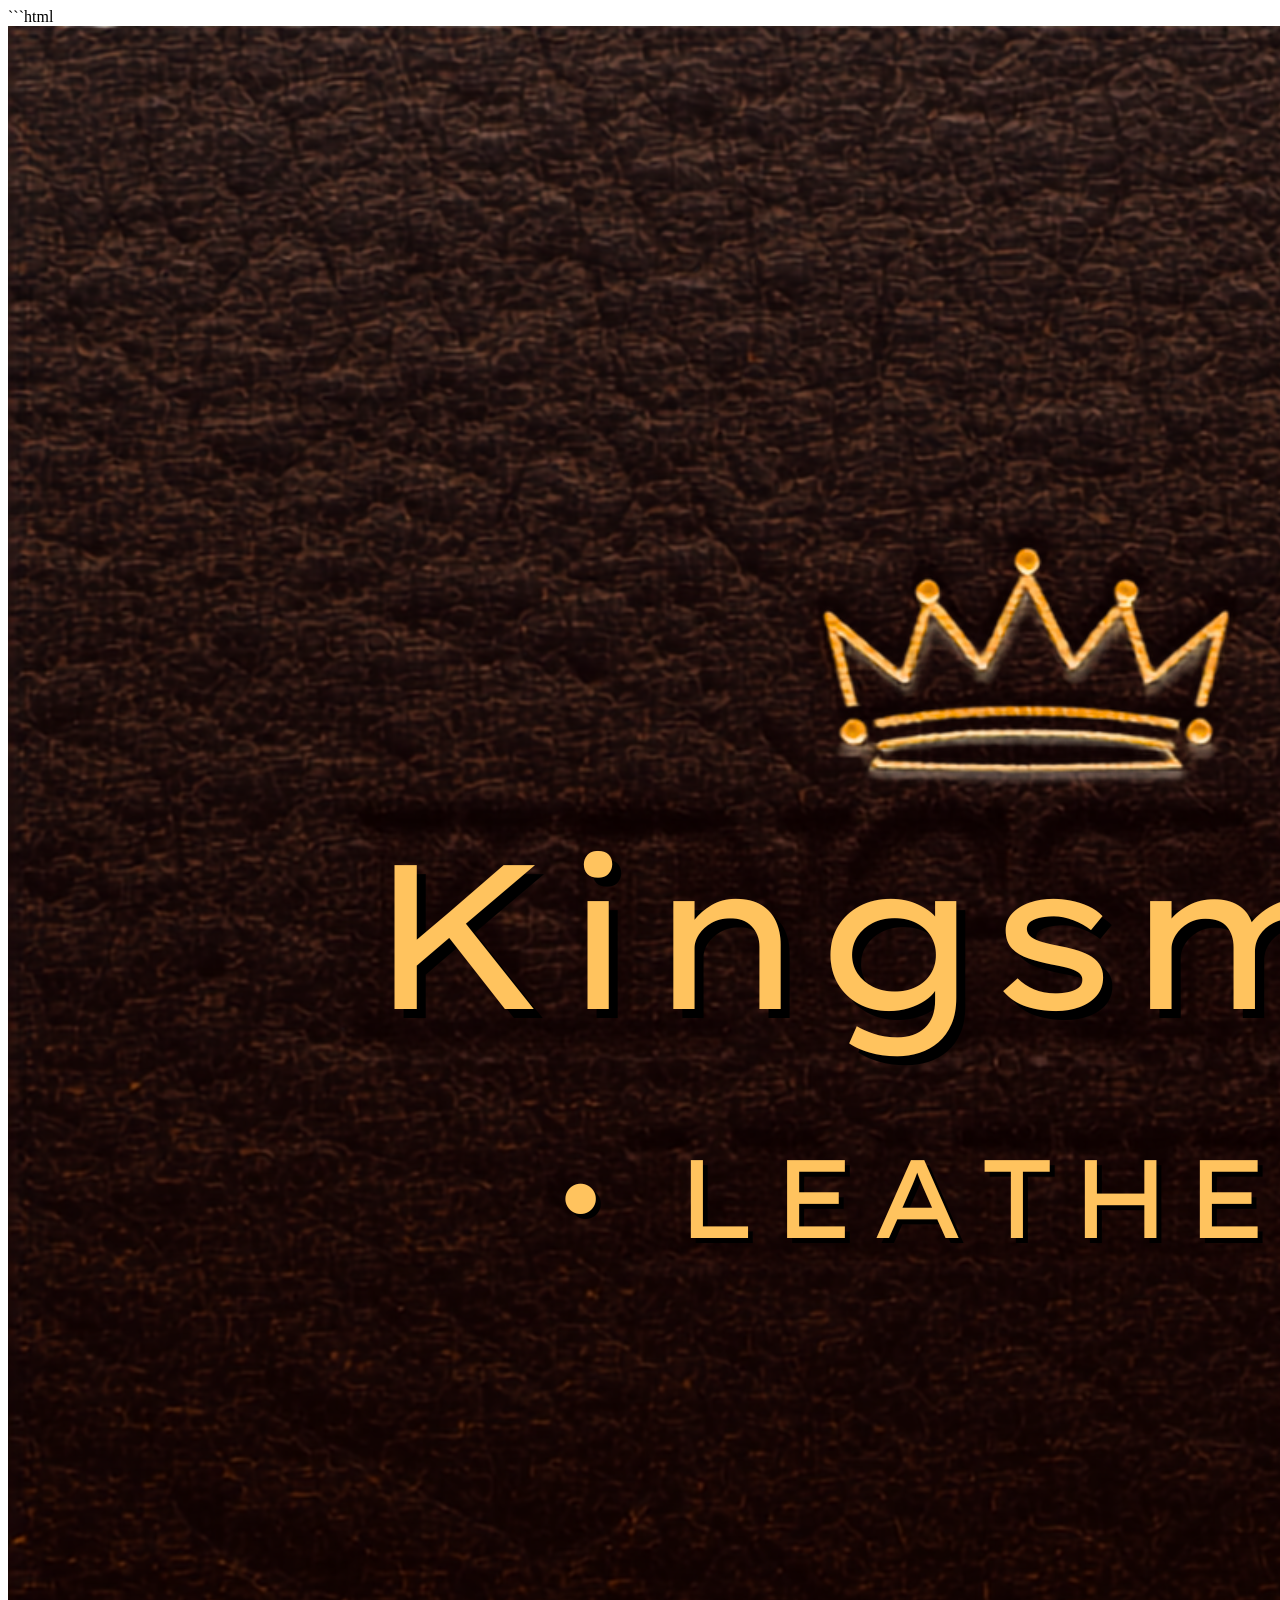
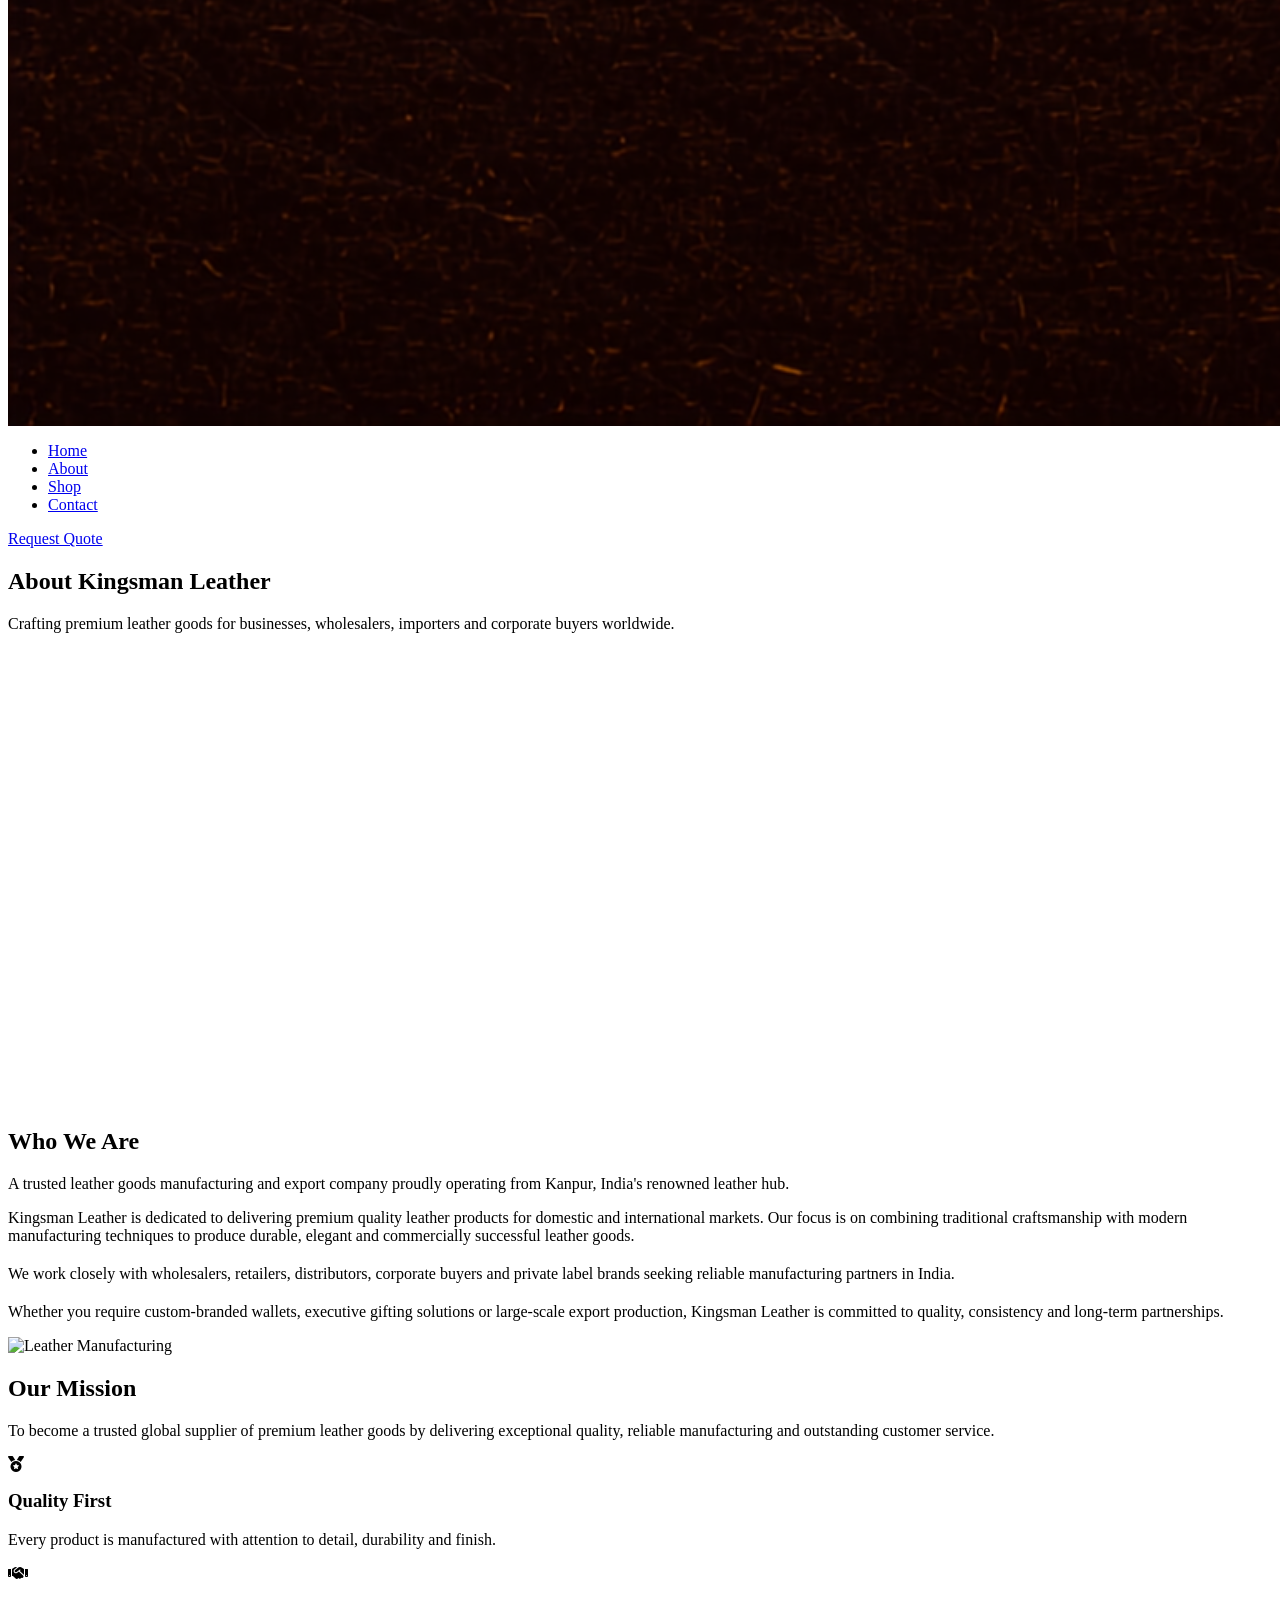
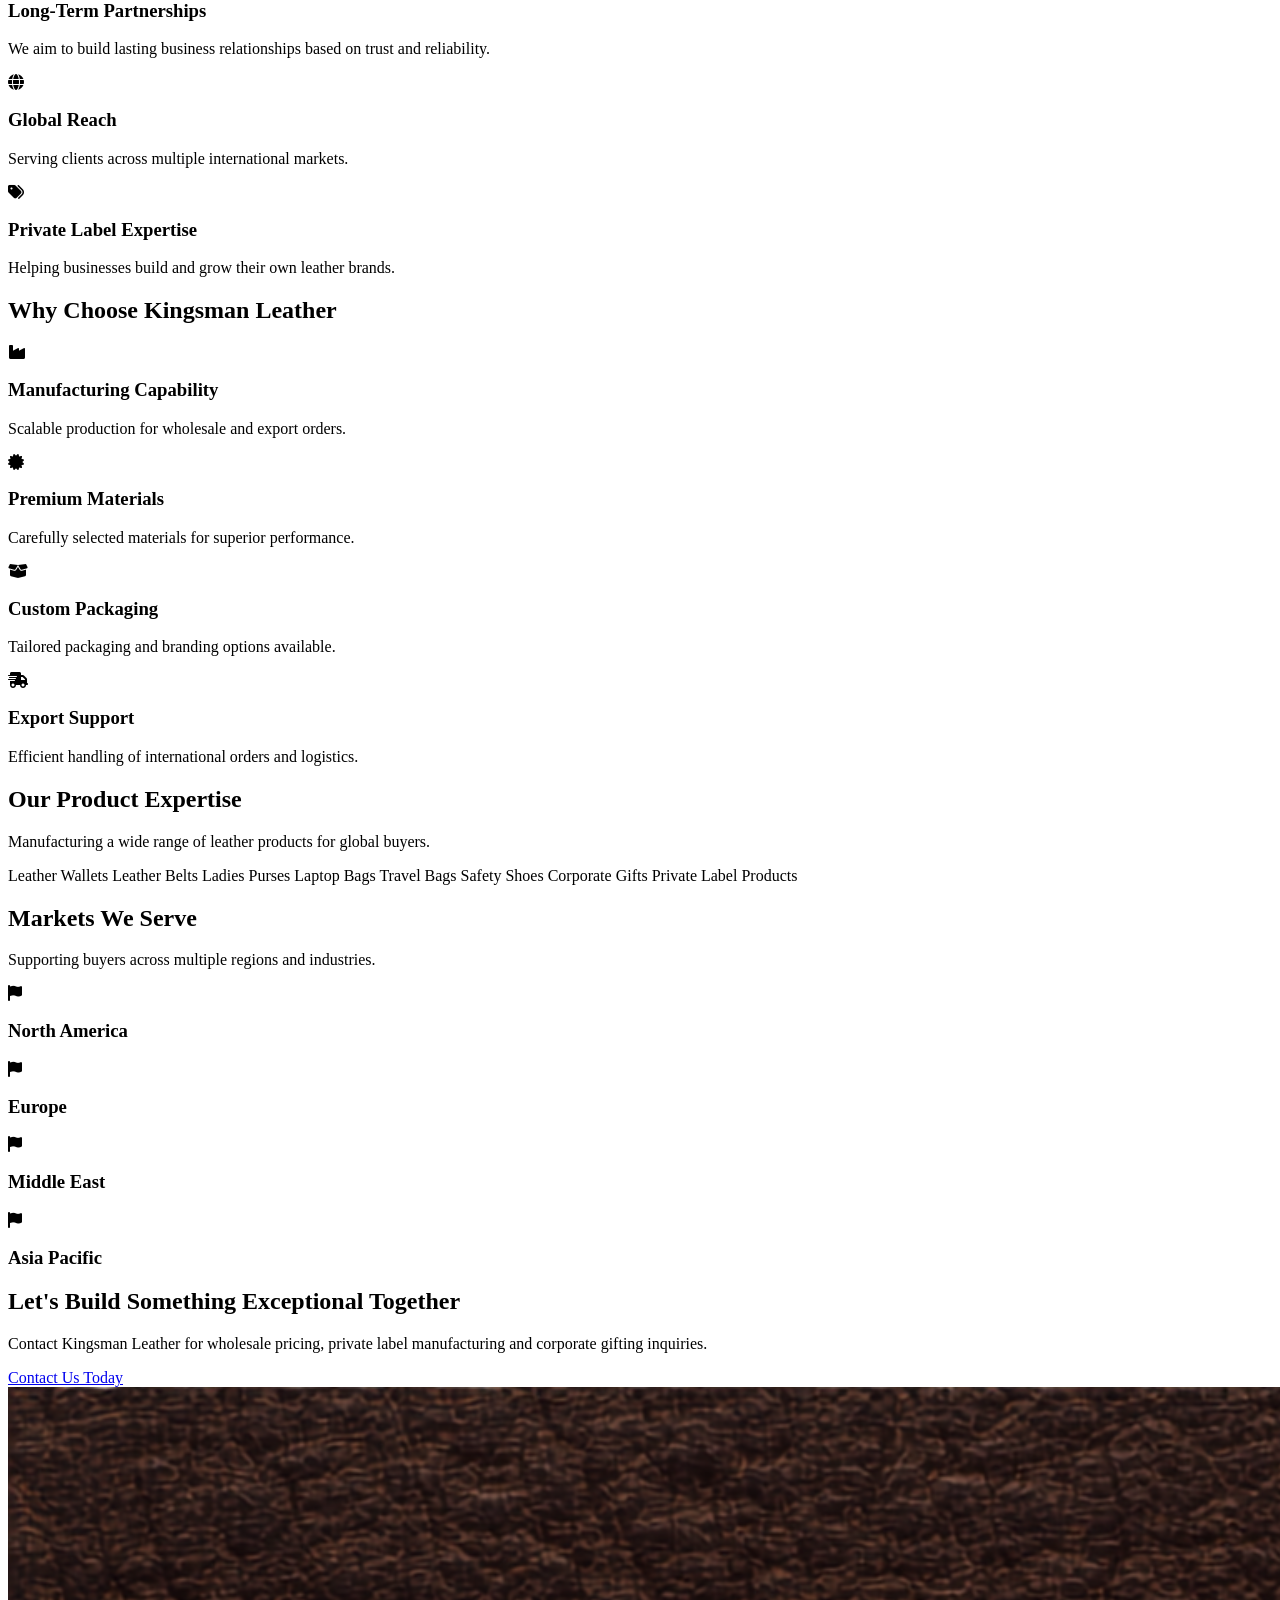
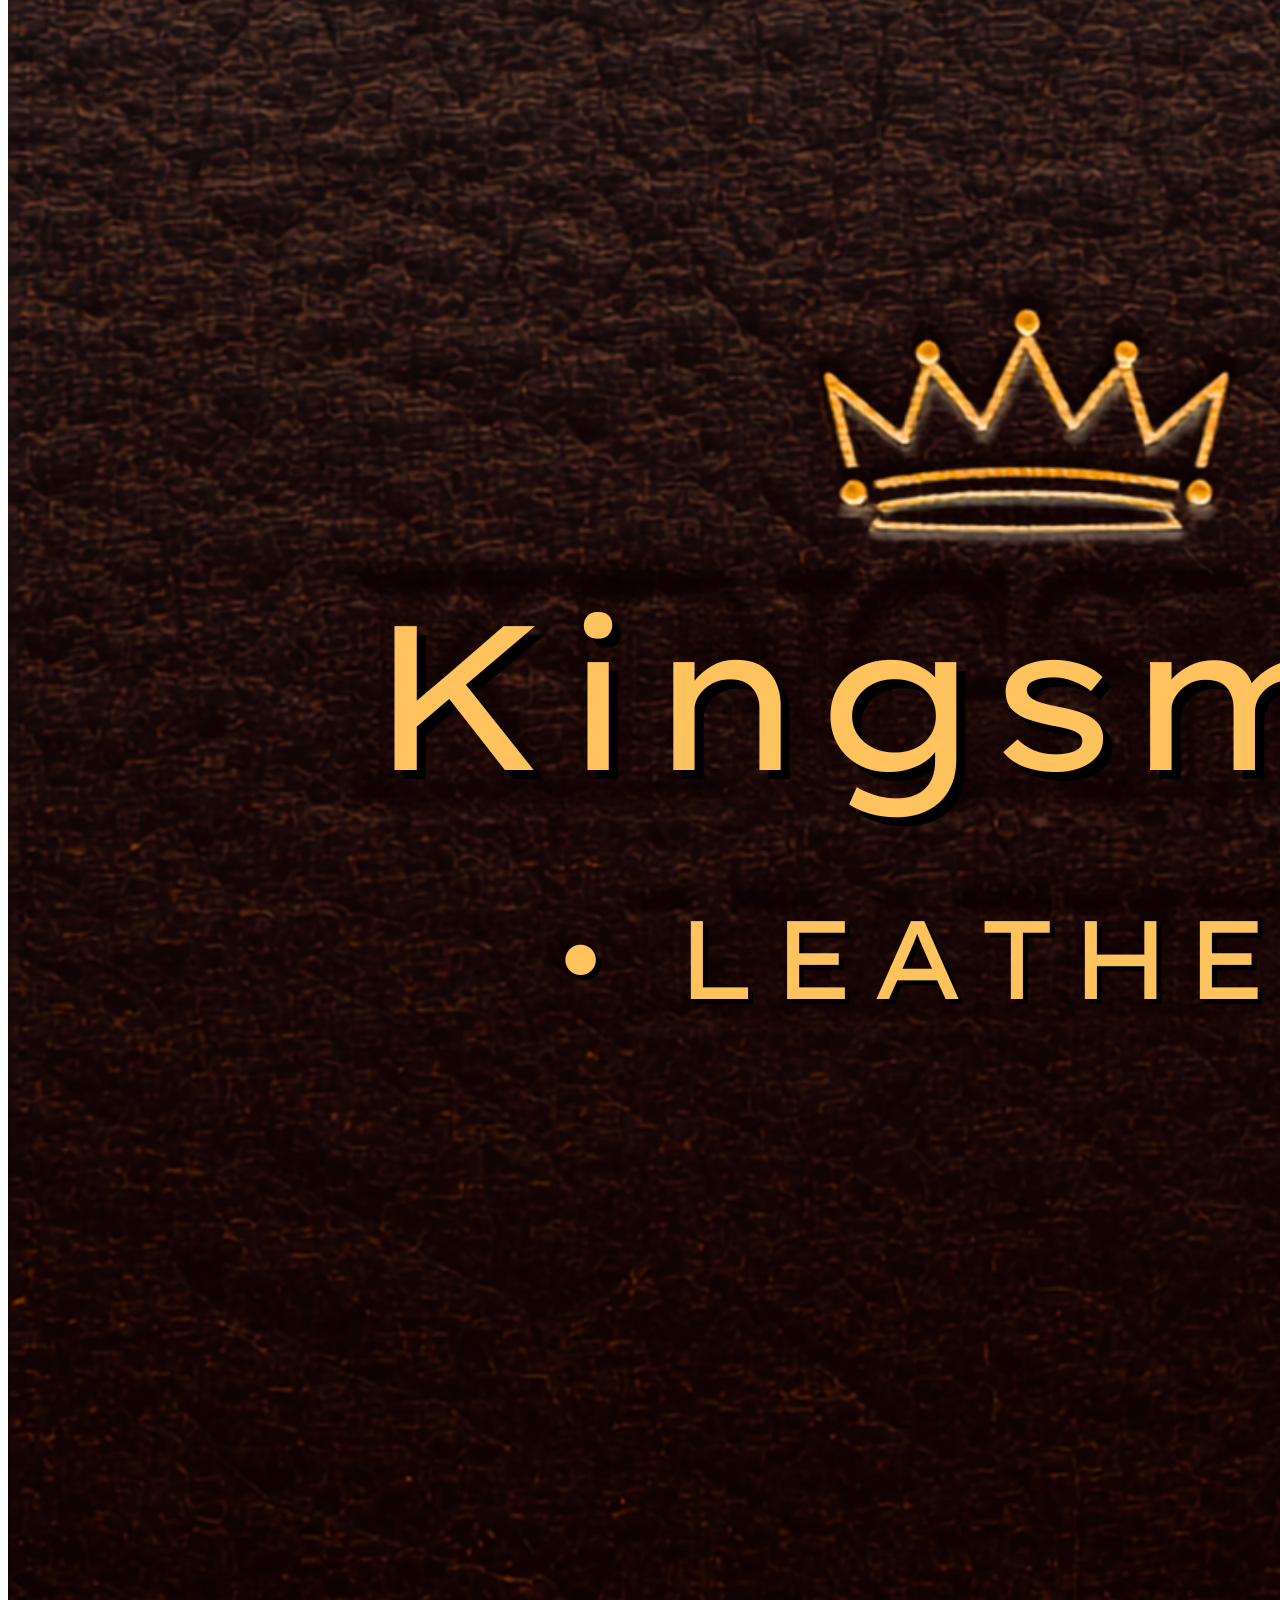
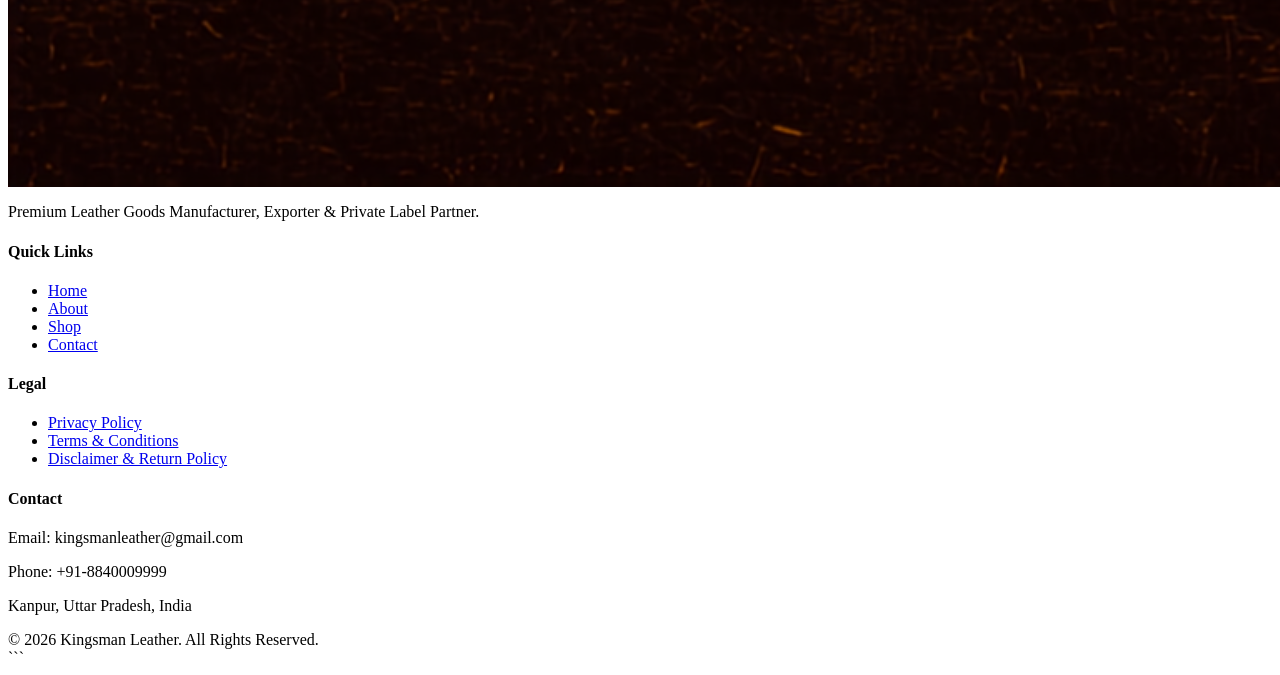
==== about.html @ dd8a05b4 "Create about.html" ====
```html
<!DOCTYPE html>
<html lang="en">
<head>
    <meta charset="UTF-8">
    <meta name="viewport" content="width=device-width, initial-scale=1.0">

    <title>About Us | Kingsman Leather</title>

    <meta name="description" content="Learn about Kingsman Leather, a premium leather goods manufacturer and exporter based in Kanpur, India specializing in wallets, belts, bags, purses, safety shoes, private label manufacturing and corporate gifting solutions.">

    <link rel="stylesheet" href="css/style.css">

    <link rel="preconnect" href="https://fonts.googleapis.com">
    <link href="https://fonts.googleapis.com/css2?family=Cinzel:wght@500;600;700&family=Poppins:wght@300;400;500;600;700&display=swap" rel="stylesheet">

    <link rel="stylesheet" href="https://cdnjs.cloudflare.com/ajax/libs/font-awesome/6.6.0/css/all.min.css">
</head>

<body>

<!-- HEADER -->

<header class="header">

    <div class="container navbar">

        <a href="index.html" class="logo">
            <img src="https://rmlinfo.github.io/Kingsman-Leather/kingsman-logo.png" alt="Kingsman Leather">
        </a>

        <nav>
            <ul class="nav-links">
                <li><a href="index.html">Home</a></li>
                <li><a href="about.html" class="active">About</a></li>
                <li><a href="shop.html">Shop</a></li>
                <li><a href="contact.html">Contact</a></li>
            </ul>
        </nav>

        <a href="contact.html" class="quote-btn">
            Request Quote
        </a>

    </div>

</header>

<!-- PAGE HERO -->

<section class="hero" style="height:60vh;background:url('https://images.unsplash.com/photo-1518546305927-5a555bb7020d?auto=format&fit=crop&w=1800&q=80') center center/cover no-repeat;">

    <div class="hero-overlay"></div>

    <div class="hero-content">

        <h1>About Kingsman Leather</h1>

        <p>
            Crafting premium leather goods for businesses,
            wholesalers, importers and corporate buyers worldwide.
        </p>

    </div>

</section>

<!-- COMPANY INTRO -->

<section class="section">

    <div class="container">

        <div class="section-title">
            <h2>Who We Are</h2>
            <p>
                A trusted leather goods manufacturing and export company
                proudly operating from Kanpur, India's renowned leather hub.
            </p>
        </div>

        <div class="private-grid">

            <div>

                <p style="margin-bottom:20px;">
                    Kingsman Leather is dedicated to delivering premium quality
                    leather products for domestic and international markets.
                    Our focus is on combining traditional craftsmanship with
                    modern manufacturing techniques to produce durable,
                    elegant and commercially successful leather goods.
                </p>

                <p style="margin-bottom:20px;">
                    We work closely with wholesalers, retailers, distributors,
                    corporate buyers and private label brands seeking reliable
                    manufacturing partners in India.
                </p>

                <p>
                    Whether you require custom-branded wallets, executive
                    gifting solutions or large-scale export production,
                    Kingsman Leather is committed to quality, consistency
                    and long-term partnerships.
                </p>

            </div>

            <div>

                <img src="https://images.unsplash.com/photo-1520607162513-77705c0f0d4a?auto=format&fit=crop&w=1200&q=80" alt="Leather Manufacturing">

            </div>

        </div>

    </div>

</section>

<!-- MISSION -->

<section class="section dark-section">

    <div class="container">

        <div class="section-title light">
            <h2>Our Mission</h2>
            <p>
                To become a trusted global supplier of premium leather goods
                by delivering exceptional quality, reliable manufacturing and
                outstanding customer service.
            </p>
        </div>

        <div class="features-grid">

            <div class="feature-box">
                <i class="fas fa-medal"></i>
                <h3>Quality First</h3>
                <p>
                    Every product is manufactured with attention to detail,
                    durability and finish.
                </p>
            </div>

            <div class="feature-box">
                <i class="fas fa-handshake"></i>
                <h3>Long-Term Partnerships</h3>
                <p>
                    We aim to build lasting business relationships based on
                    trust and reliability.
                </p>
            </div>

            <div class="feature-box">
                <i class="fas fa-globe"></i>
                <h3>Global Reach</h3>
                <p>
                    Serving clients across multiple international markets.
                </p>
            </div>

            <div class="feature-box">
                <i class="fas fa-tags"></i>
                <h3>Private Label Expertise</h3>
                <p>
                    Helping businesses build and grow their own leather brands.
                </p>
            </div>

        </div>

    </div>

</section>

<!-- WHY CHOOSE US -->

<section class="section">

    <div class="container">

        <div class="section-title">
            <h2>Why Choose Kingsman Leather</h2>
        </div>

        <div class="features-grid">

            <div class="feature-box">
                <i class="fas fa-industry"></i>
                <h3>Manufacturing Capability</h3>
                <p>
                    Scalable production for wholesale and export orders.
                </p>
            </div>

            <div class="feature-box">
                <i class="fas fa-certificate"></i>
                <h3>Premium Materials</h3>
                <p>
                    Carefully selected materials for superior performance.
                </p>
            </div>

            <div class="feature-box">
                <i class="fas fa-box-open"></i>
                <h3>Custom Packaging</h3>
                <p>
                    Tailored packaging and branding options available.
                </p>
            </div>

            <div class="feature-box">
                <i class="fas fa-shipping-fast"></i>
                <h3>Export Support</h3>
                <p>
                    Efficient handling of international orders and logistics.
                </p>
            </div>

        </div>

    </div>

</section>

<!-- PRODUCT EXPERTISE -->

<section class="section products-section">

    <div class="container">

        <div class="section-title">
            <h2>Our Product Expertise</h2>
            <p>
                Manufacturing a wide range of leather products for global buyers.
            </p>
        </div>

        <div class="countries">

            <span>Leather Wallets</span>
            <span>Leather Belts</span>
            <span>Ladies Purses</span>
            <span>Laptop Bags</span>
            <span>Travel Bags</span>
            <span>Safety Shoes</span>
            <span>Corporate Gifts</span>
            <span>Private Label Products</span>

        </div>

    </div>

</section>

<!-- EXPORT MARKETS -->

<section class="section">

    <div class="container">

        <div class="section-title">
            <h2>Markets We Serve</h2>
            <p>
                Supporting buyers across multiple regions and industries.
            </p>
        </div>

        <div class="corporate-grid">

            <div class="corporate-box">
                <i class="fas fa-flag"></i>
                <h3>North America</h3>
            </div>

            <div class="corporate-box">
                <i class="fas fa-flag"></i>
                <h3>Europe</h3>
            </div>

            <div class="corporate-box">
                <i class="fas fa-flag"></i>
                <h3>Middle East</h3>
            </div>

            <div class="corporate-box">
                <i class="fas fa-flag"></i>
                <h3>Asia Pacific</h3>
            </div>

        </div>

    </div>

</section>

<!-- CTA -->

<section class="cta-section">

    <div class="container">

        <h2>Let's Build Something Exceptional Together</h2>

        <p>
            Contact Kingsman Leather for wholesale pricing,
            private label manufacturing and corporate gifting inquiries.
        </p>

        <a href="contact.html" class="cta-btn">
            Contact Us Today
        </a>

    </div>

</section>

<!-- FOOTER -->

<footer>

    <div class="container footer-grid">

        <div>

            <img src="https://rmlinfo.github.io/Kingsman-Leather/kingsman-logo.png"
                 alt="Kingsman Leather"
                 class="footer-logo">

            <p>
                Premium Leather Goods Manufacturer,
                Exporter & Private Label Partner.
            </p>

        </div>

        <div>

            <h4>Quick Links</h4>

            <ul>
                <li><a href="index.html">Home</a></li>
                <li><a href="about.html">About</a></li>
                <li><a href="shop.html">Shop</a></li>
                <li><a href="contact.html">Contact</a></li>
            </ul>

        </div>

        <div>

            <h4>Legal</h4>

            <ul>
                <li><a href="privacy-policy.html">Privacy Policy</a></li>
                <li><a href="terms-and-conditions.html">Terms & Conditions</a></li>
                <li><a href="disclaimer-return-policy.html">Disclaimer & Return Policy</a></li>
            </ul>

        </div>

        <div>

            <h4>Contact</h4>

            <p>Email: kingsmanleather@gmail.com</p>
            <p>Phone: +91-8840009999</p>
            <p>Kanpur, Uttar Pradesh, India</p>

        </div>

    </div>

    <div class="copyright">
        © 2026 Kingsman Leather. All Rights Reserved.
    </div>

</footer>

</body>
</html>
```
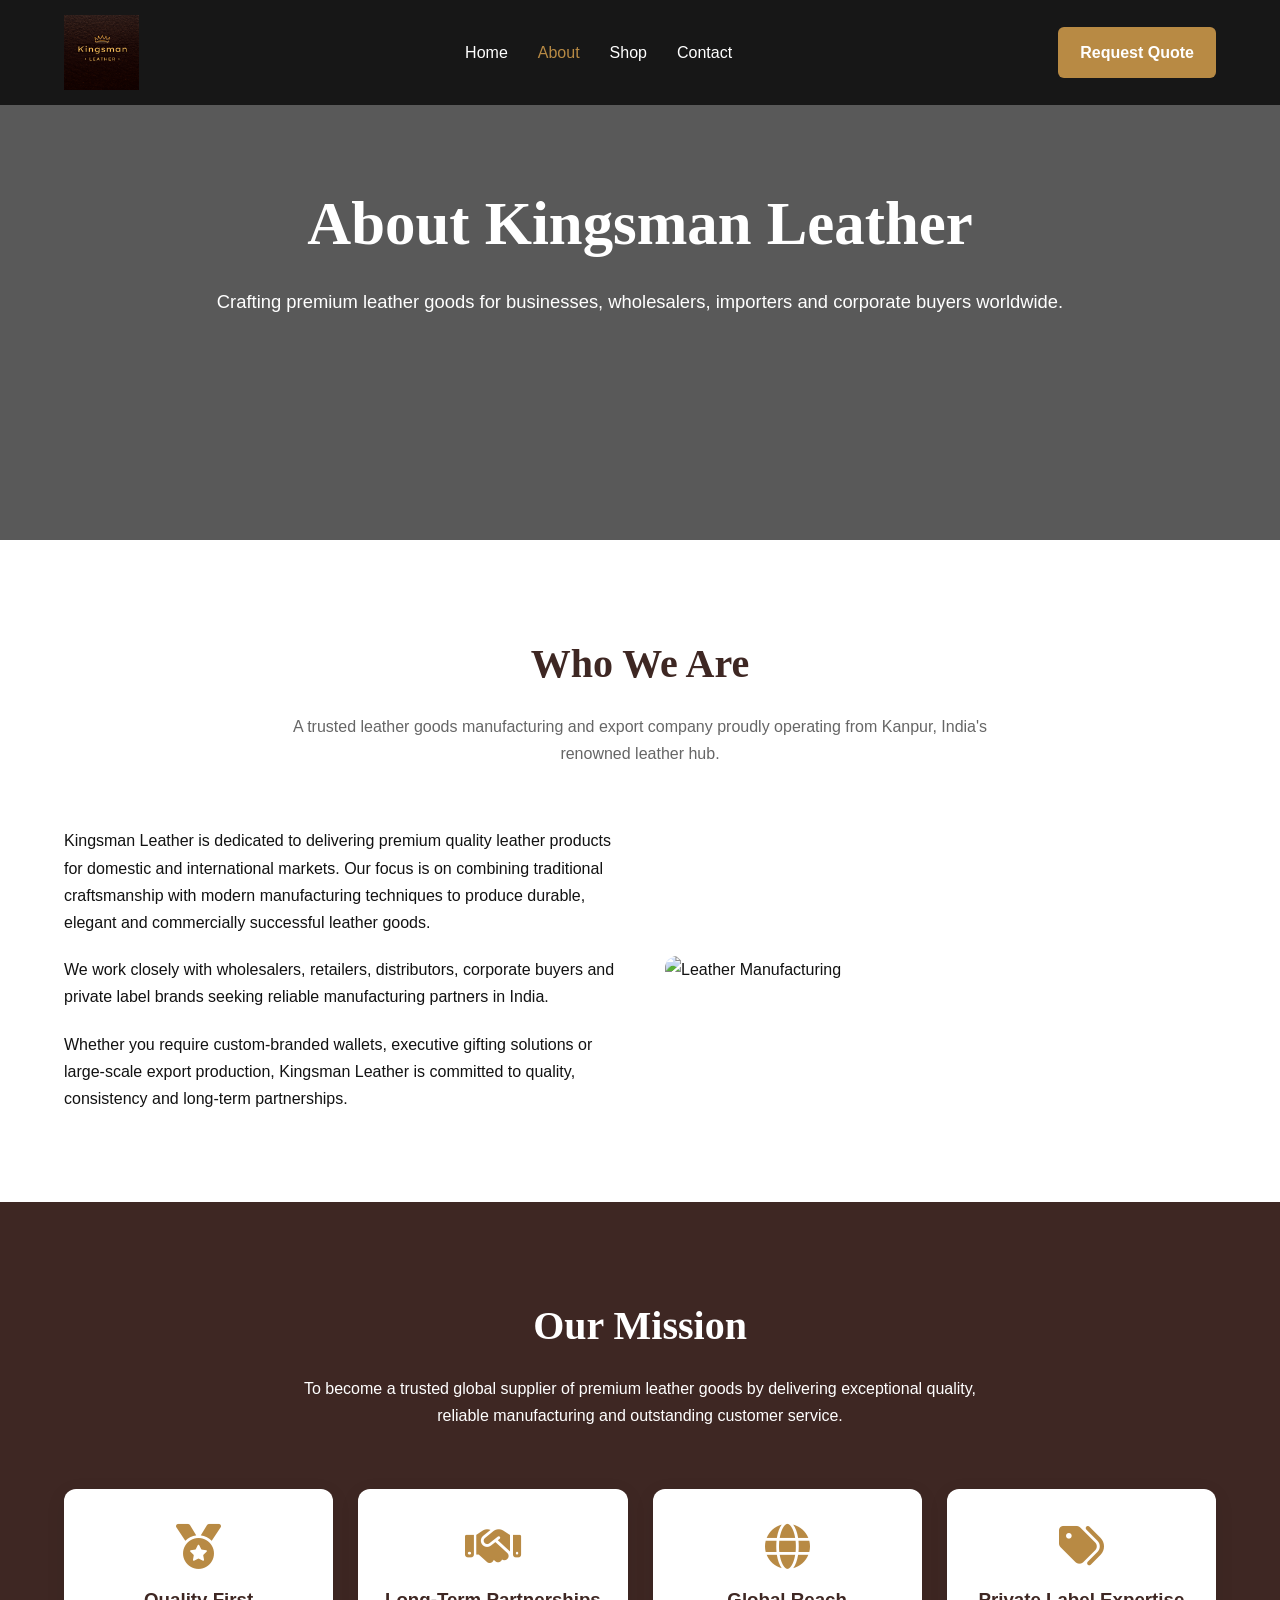
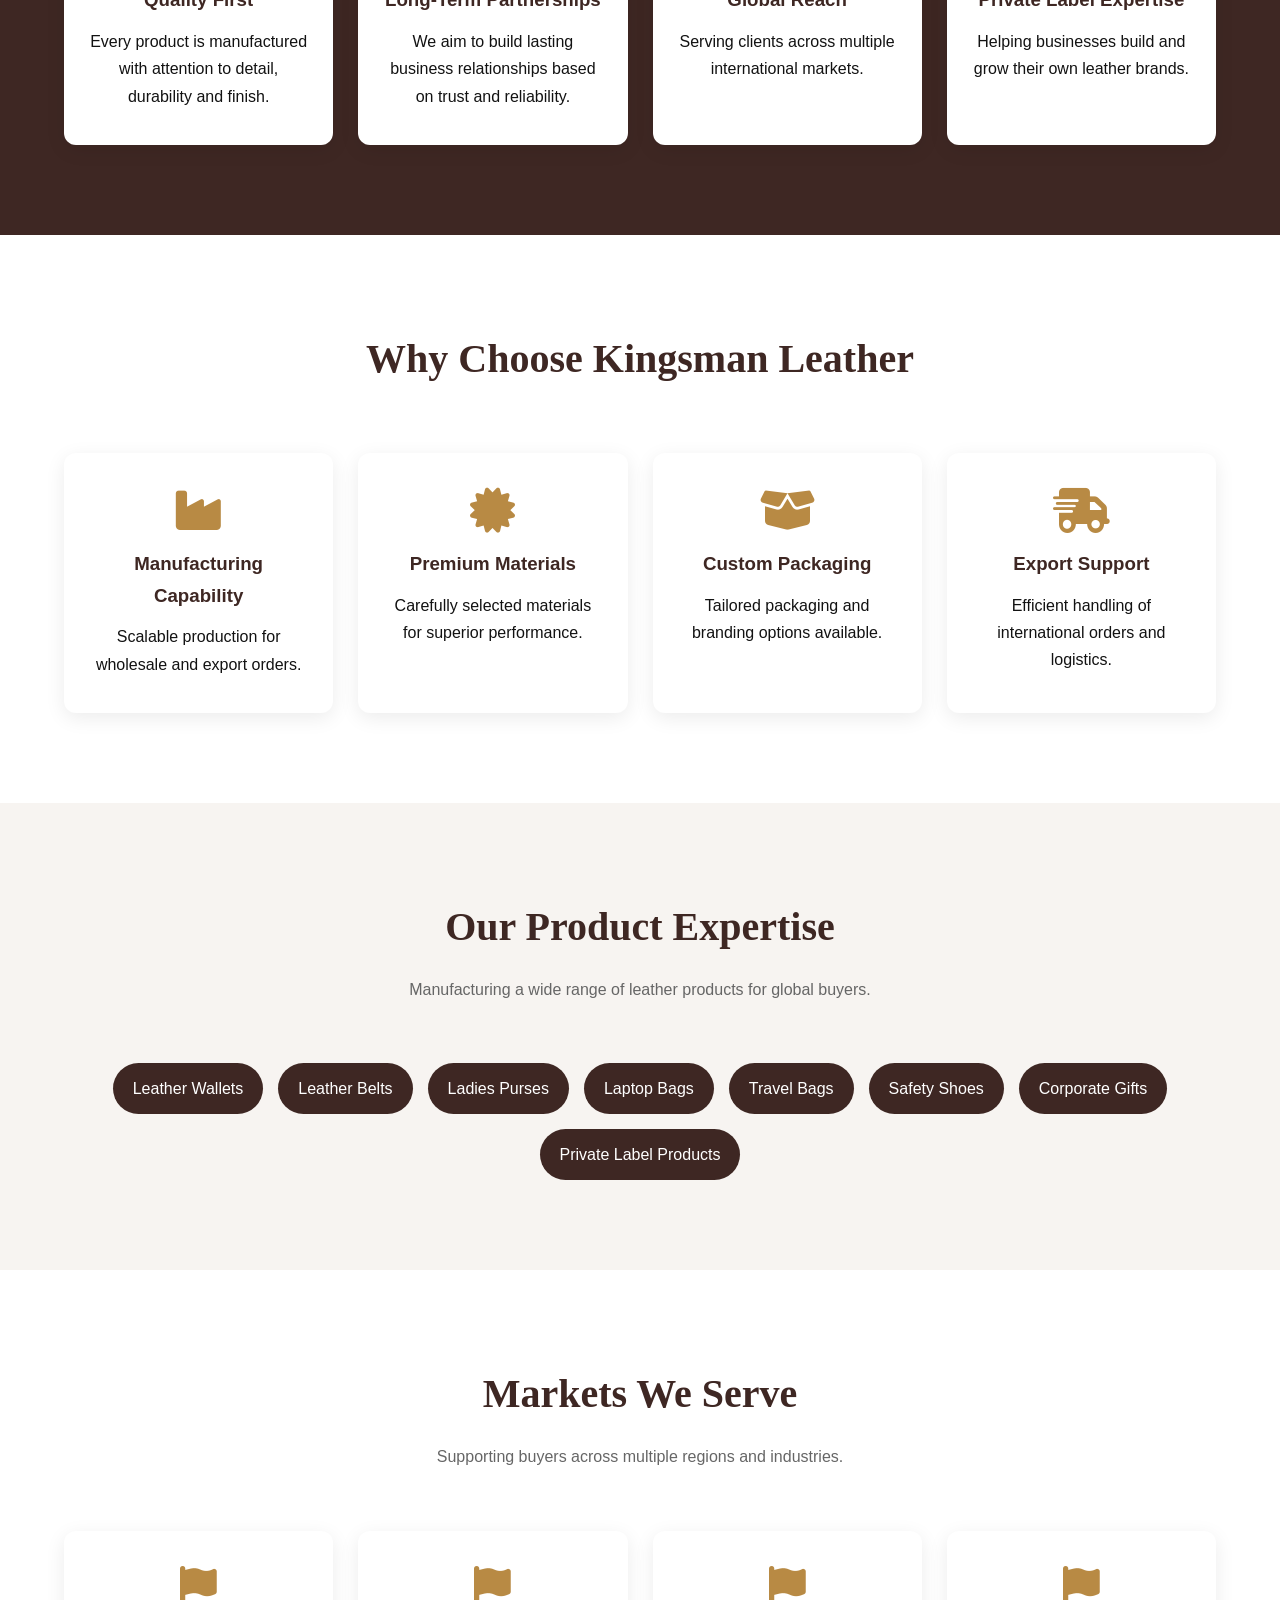
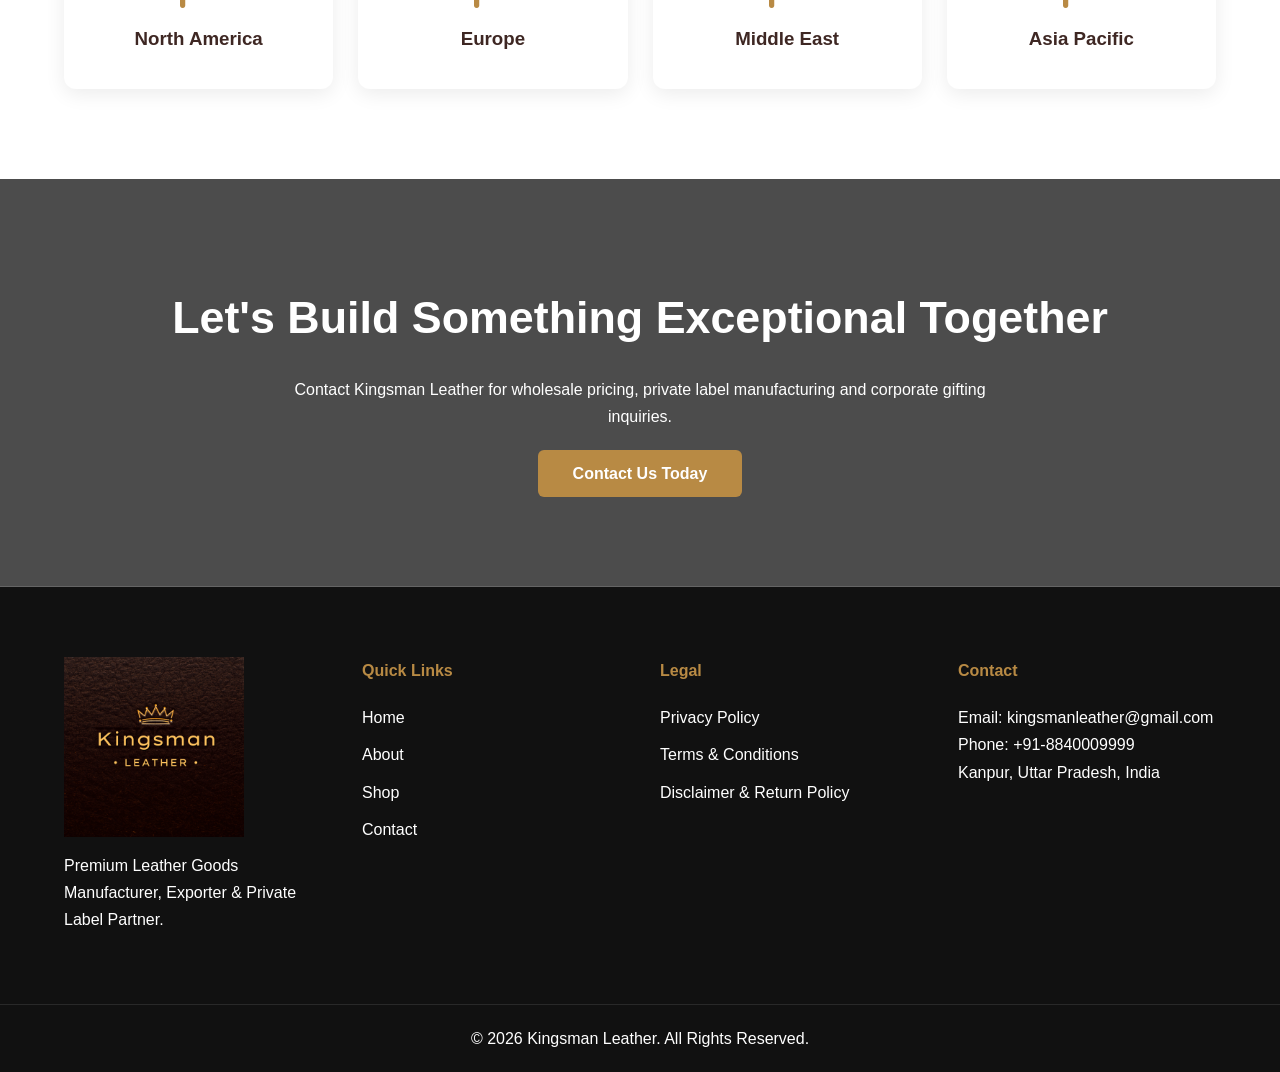
==== commit e7b2fc2f: "Update about.html" ====
--- a/about.html
+++ b/about.html
@@ -1,4 +1,3 @@
-```html
 <!DOCTYPE html>
 <html lang="en">
 <head>
@@ -381,4 +380,3 @@
 
 </body>
 </html>
-```
--- a/css/style.css
+++ b/css/style.css
@@ -0,0 +1,594 @@
+/* ===========================
+   KINGSMAN LEATHER
+   Premium Leather Manufacturer
+   style.css
+=========================== */
+
+:root{
+
+    --primary:#3e2723;
+    --secondary:#8d6e63;
+    --accent:#b88a44;
+    --light:#f7f4f1;
+    --white:#ffffff;
+    --dark:#121212;
+    --gray:#666666;
+
+}
+
+/* ===========================
+   RESET
+=========================== */
+
+*{
+    margin:0;
+    padding:0;
+    box-sizing:border-box;
+}
+
+html{
+    scroll-behavior:smooth;
+}
+
+body{
+    font-family:'Poppins',sans-serif;
+    color:var(--dark);
+    background:#fff;
+    line-height:1.7;
+}
+
+img{
+    max-width:100%;
+    display:block;
+}
+
+a{
+    text-decoration:none;
+}
+
+ul{
+    list-style:none;
+}
+
+/* ===========================
+   GLOBAL
+=========================== */
+
+.container{
+    width:90%;
+    max-width:1200px;
+    margin:auto;
+}
+
+.section{
+    padding:90px 0;
+}
+
+.section-title{
+    text-align:center;
+    margin-bottom:60px;
+}
+
+.section-title h2{
+    font-family:'Cinzel',serif;
+    font-size:2.5rem;
+    color:var(--primary);
+    margin-bottom:15px;
+}
+
+.section-title p{
+    max-width:700px;
+    margin:auto;
+    color:var(--gray);
+}
+
+.section-title.light h2,
+.section-title.light p{
+    color:#fff;
+}
+
+/* ===========================
+   HEADER
+=========================== */
+
+.header{
+    position:fixed;
+    top:0;
+    width:100%;
+    z-index:999;
+    background:rgba(18,18,18,.92);
+    backdrop-filter:blur(10px);
+}
+
+.navbar{
+    display:flex;
+    justify-content:space-between;
+    align-items:center;
+    padding:15px 0;
+}
+
+.logo img{
+    height:75px;
+    width:auto;
+}
+
+.nav-links{
+    display:flex;
+    gap:30px;
+}
+
+.nav-links a{
+    color:#fff;
+    font-weight:500;
+    transition:.3s;
+}
+
+.nav-links a:hover,
+.nav-links a.active{
+    color:var(--accent);
+}
+
+.quote-btn{
+    background:var(--accent);
+    color:#fff;
+    padding:12px 22px;
+    border-radius:6px;
+    font-weight:600;
+    transition:.3s;
+}
+
+.quote-btn:hover{
+    background:var(--secondary);
+}
+
+/* ===========================
+   HERO
+=========================== */
+
+.hero{
+
+    height:100vh;
+
+    background:
+    url('https://images.unsplash.com/photo-1520607162513-77705c0f0d4a?auto=format&fit=crop&w=1800&q=80')
+    center center/cover no-repeat;
+
+    position:relative;
+
+    display:flex;
+    justify-content:center;
+    align-items:center;
+
+    text-align:center;
+}
+
+.hero-overlay{
+    position:absolute;
+    inset:0;
+    background:rgba(0,0,0,.65);
+}
+
+.hero-content{
+    position:relative;
+    z-index:2;
+    max-width:950px;
+    padding:20px;
+}
+
+.hero h1{
+    font-family:'Cinzel',serif;
+    font-size:3.8rem;
+    line-height:1.2;
+    color:#fff;
+    margin-bottom:25px;
+}
+
+.hero p{
+    color:#fff;
+    font-size:1.15rem;
+    margin-bottom:35px;
+}
+
+.hero-buttons{
+    display:flex;
+    justify-content:center;
+    gap:20px;
+    flex-wrap:wrap;
+}
+
+.btn-primary{
+
+    background:var(--accent);
+    color:#fff;
+
+    padding:15px 35px;
+    border-radius:6px;
+    font-weight:600;
+}
+
+.btn-secondary{
+
+    background:transparent;
+    border:2px solid #fff;
+    color:#fff;
+
+    padding:15px 35px;
+    border-radius:6px;
+    font-weight:600;
+}
+
+.btn-primary:hover,
+.btn-secondary:hover{
+    opacity:.9;
+}
+
+/* ===========================
+   FEATURES
+=========================== */
+
+.features-grid{
+
+    display:grid;
+    grid-template-columns:repeat(auto-fit,minmax(240px,1fr));
+    gap:25px;
+
+}
+
+.feature-box{
+
+    background:#fff;
+    padding:35px 25px;
+    text-align:center;
+
+    border-radius:12px;
+    box-shadow:0 5px 20px rgba(0,0,0,.08);
+
+    transition:.3s;
+}
+
+.feature-box:hover{
+    transform:translateY(-6px);
+}
+
+.feature-box i{
+
+    font-size:45px;
+    color:var(--accent);
+
+    margin-bottom:15px;
+}
+
+.feature-box h3{
+    margin-bottom:12px;
+    color:var(--primary);
+}
+
+/* ===========================
+   PRODUCTS
+=========================== */
+
+.products-section{
+    background:var(--light);
+}
+
+.product-grid{
+
+    display:grid;
+    grid-template-columns:repeat(auto-fit,minmax(280px,1fr));
+
+    gap:30px;
+}
+
+.product-card{
+
+    background:#fff;
+    border-radius:12px;
+    overflow:hidden;
+
+    box-shadow:0 5px 20px rgba(0,0,0,.08);
+
+    transition:.3s;
+}
+
+.product-card:hover{
+    transform:translateY(-6px);
+}
+
+.product-card img{
+
+    width:100%;
+    height:250px;
+    object-fit:cover;
+}
+
+.product-content{
+    padding:25px;
+}
+
+.product-content h3{
+    color:var(--primary);
+    margin-bottom:10px;
+}
+
+.product-content p{
+    margin-bottom:15px;
+}
+
+.product-content a{
+
+    background:var(--primary);
+    color:#fff;
+
+    display:inline-block;
+    padding:10px 20px;
+
+    border-radius:5px;
+}
+
+.product-content a:hover{
+    background:var(--accent);
+}
+
+/* ===========================
+   PRIVATE LABEL
+=========================== */
+
+.dark-section{
+    background:var(--primary);
+}
+
+.private-grid{
+
+    display:grid;
+    grid-template-columns:1fr 1fr;
+    gap:50px;
+    align-items:center;
+}
+
+.private-grid img{
+    border-radius:12px;
+}
+
+.benefits li{
+
+    color:#fff;
+    font-size:18px;
+
+    margin-bottom:15px;
+    padding-left:30px;
+
+    position:relative;
+}
+
+.benefits li::before{
+
+    content:"✓";
+    color:var(--accent);
+
+    position:absolute;
+    left:0;
+}
+
+/* ===========================
+   CORPORATE
+=========================== */
+
+.corporate-grid{
+
+    display:grid;
+    grid-template-columns:repeat(auto-fit,minmax(220px,1fr));
+    gap:25px;
+}
+
+.corporate-box{
+
+    background:#fff;
+    text-align:center;
+
+    padding:35px;
+
+    border-radius:12px;
+
+    box-shadow:0 5px 20px rgba(0,0,0,.08);
+}
+
+.corporate-box i{
+
+    font-size:42px;
+    color:var(--accent);
+
+    margin-bottom:15px;
+}
+
+.corporate-box h3{
+    color:var(--primary);
+}
+
+/* ===========================
+   EXPORT
+=========================== */
+
+.export-section{
+    background:var(--light);
+}
+
+.countries{
+
+    display:flex;
+    justify-content:center;
+    gap:15px;
+    flex-wrap:wrap;
+}
+
+.countries span{
+
+    background:var(--primary);
+    color:#fff;
+
+    padding:12px 20px;
+    border-radius:50px;
+}
+
+/* ===========================
+   CTA
+=========================== */
+
+.cta-section{
+
+    background:
+    linear-gradient(
+    rgba(0,0,0,.7),
+    rgba(0,0,0,.7)),
+    url('https://images.unsplash.com/photo-1507679799987-c73779587ccf?auto=format&fit=crop&w=1800&q=80');
+
+    background-size:cover;
+    background-position:center;
+
+    text-align:center;
+    padding:100px 20px;
+}
+
+.cta-section h2{
+
+    color:#fff;
+    font-size:2.8rem;
+
+    margin-bottom:20px;
+}
+
+.cta-section p{
+
+    color:#fff;
+    max-width:700px;
+    margin:auto auto 30px;
+}
+
+.cta-btn{
+
+    background:var(--accent);
+    color:#fff;
+
+    padding:15px 35px;
+    border-radius:6px;
+
+    font-weight:600;
+}
+
+/* ===========================
+   FOOTER
+=========================== */
+
+footer{
+
+    background:#111;
+    color:#fff;
+}
+
+.footer-grid{
+
+    display:grid;
+    grid-template-columns:
+    repeat(auto-fit,minmax(250px,1fr));
+
+    gap:40px;
+
+    padding:70px 0;
+}
+
+.footer-logo{
+    max-width:180px;
+    margin-bottom:15px;
+}
+
+footer h4{
+    margin-bottom:20px;
+    color:var(--accent);
+}
+
+footer ul li{
+    margin-bottom:10px;
+}
+
+footer a{
+    color:#fff;
+}
+
+footer a:hover{
+    color:var(--accent);
+}
+
+.copyright{
+
+    border-top:1px solid rgba(255,255,255,.1);
+
+    text-align:center;
+
+    padding:20px;
+}
+
+/* ===========================
+   RESPONSIVE
+=========================== */
+
+@media(max-width:992px){
+
+    .private-grid{
+        grid-template-columns:1fr;
+    }
+
+    .hero h1{
+        font-size:3rem;
+    }
+
+}
+
+@media(max-width:768px){
+
+    .navbar{
+        flex-direction:column;
+        gap:15px;
+    }
+
+    .nav-links{
+        flex-wrap:wrap;
+        justify-content:center;
+    }
+
+    .hero{
+        padding-top:120px;
+    }
+
+    .hero h1{
+        font-size:2.2rem;
+    }
+
+    .hero p{
+        font-size:1rem;
+    }
+
+    .section-title h2{
+        font-size:2rem;
+    }
+
+    .cta-section h2{
+        font-size:2rem;
+    }
+
+}
+
+@media(max-width:480px){
+
+    .logo img{
+        height:60px;
+    }
+
+    .hero h1{
+        font-size:1.8rem;
+    }
+
+    .btn-primary,
+    .btn-secondary{
+        width:100%;
+    }
+
+}
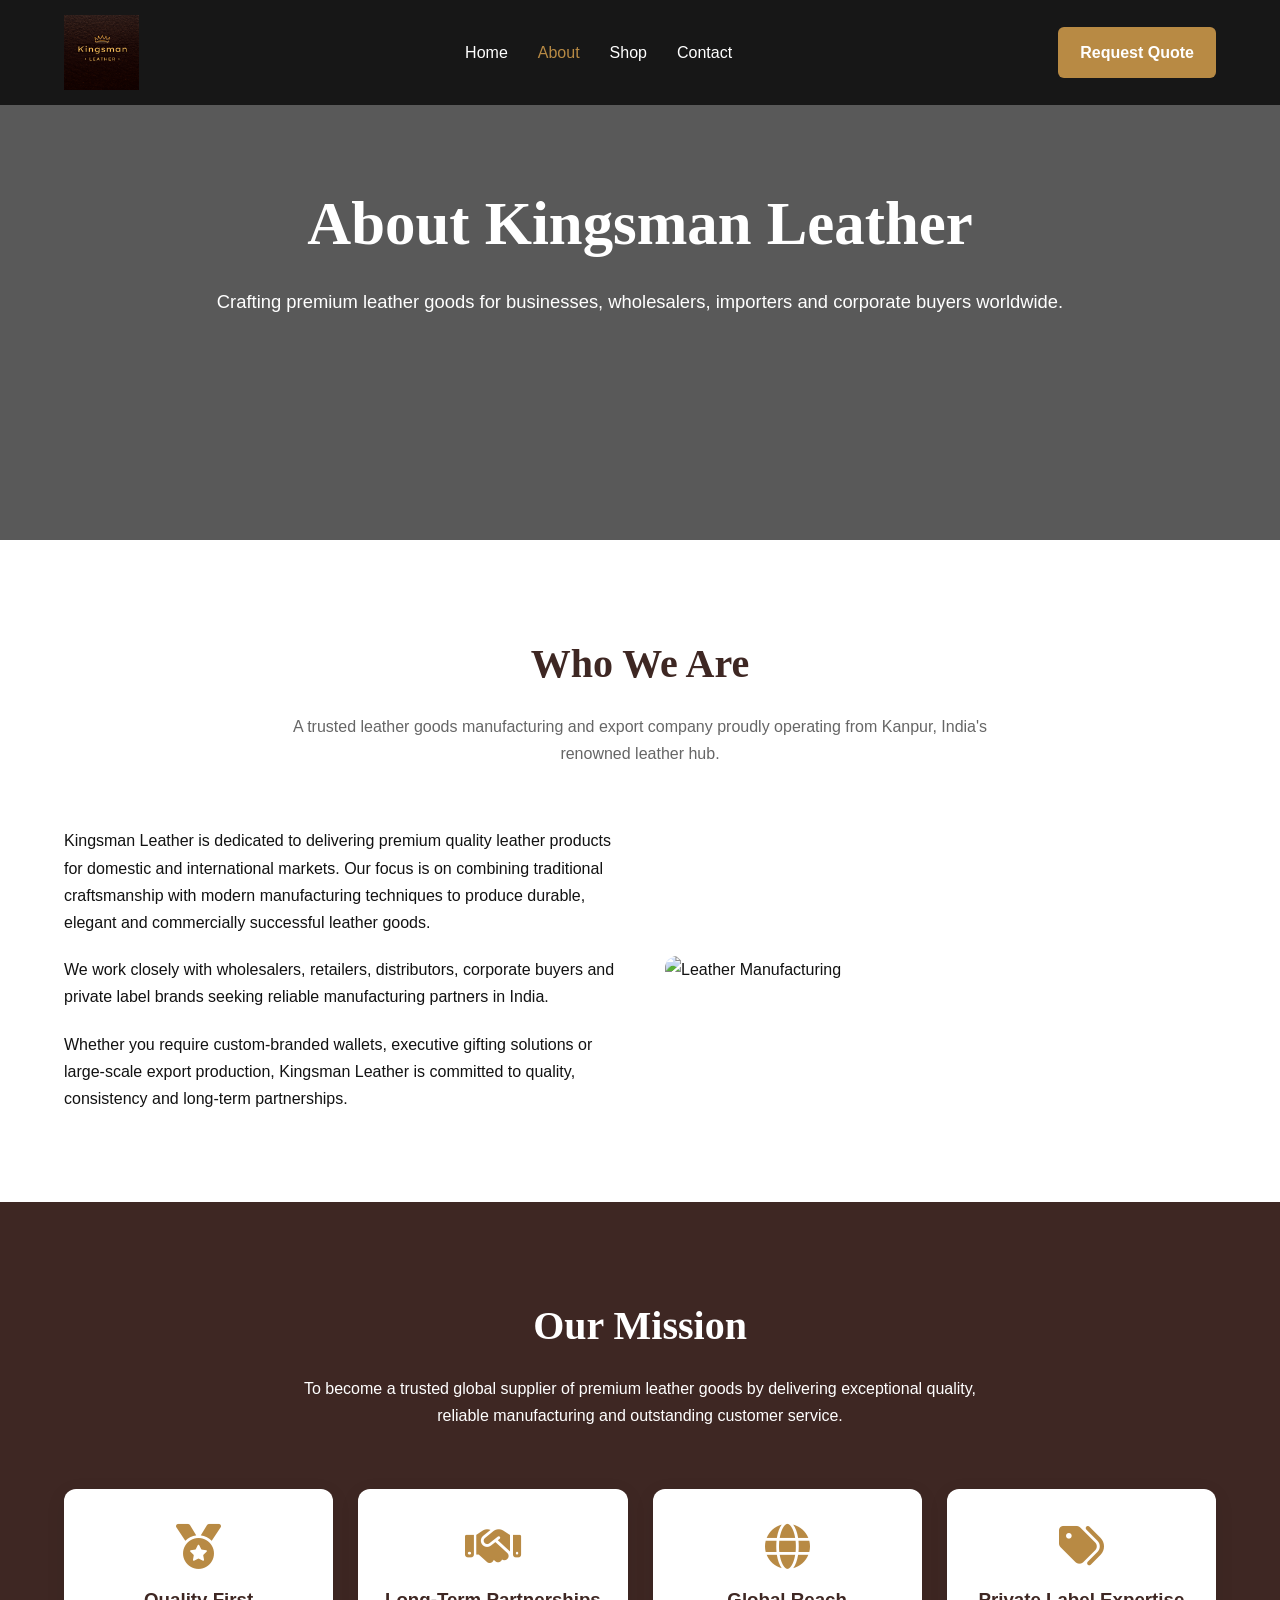
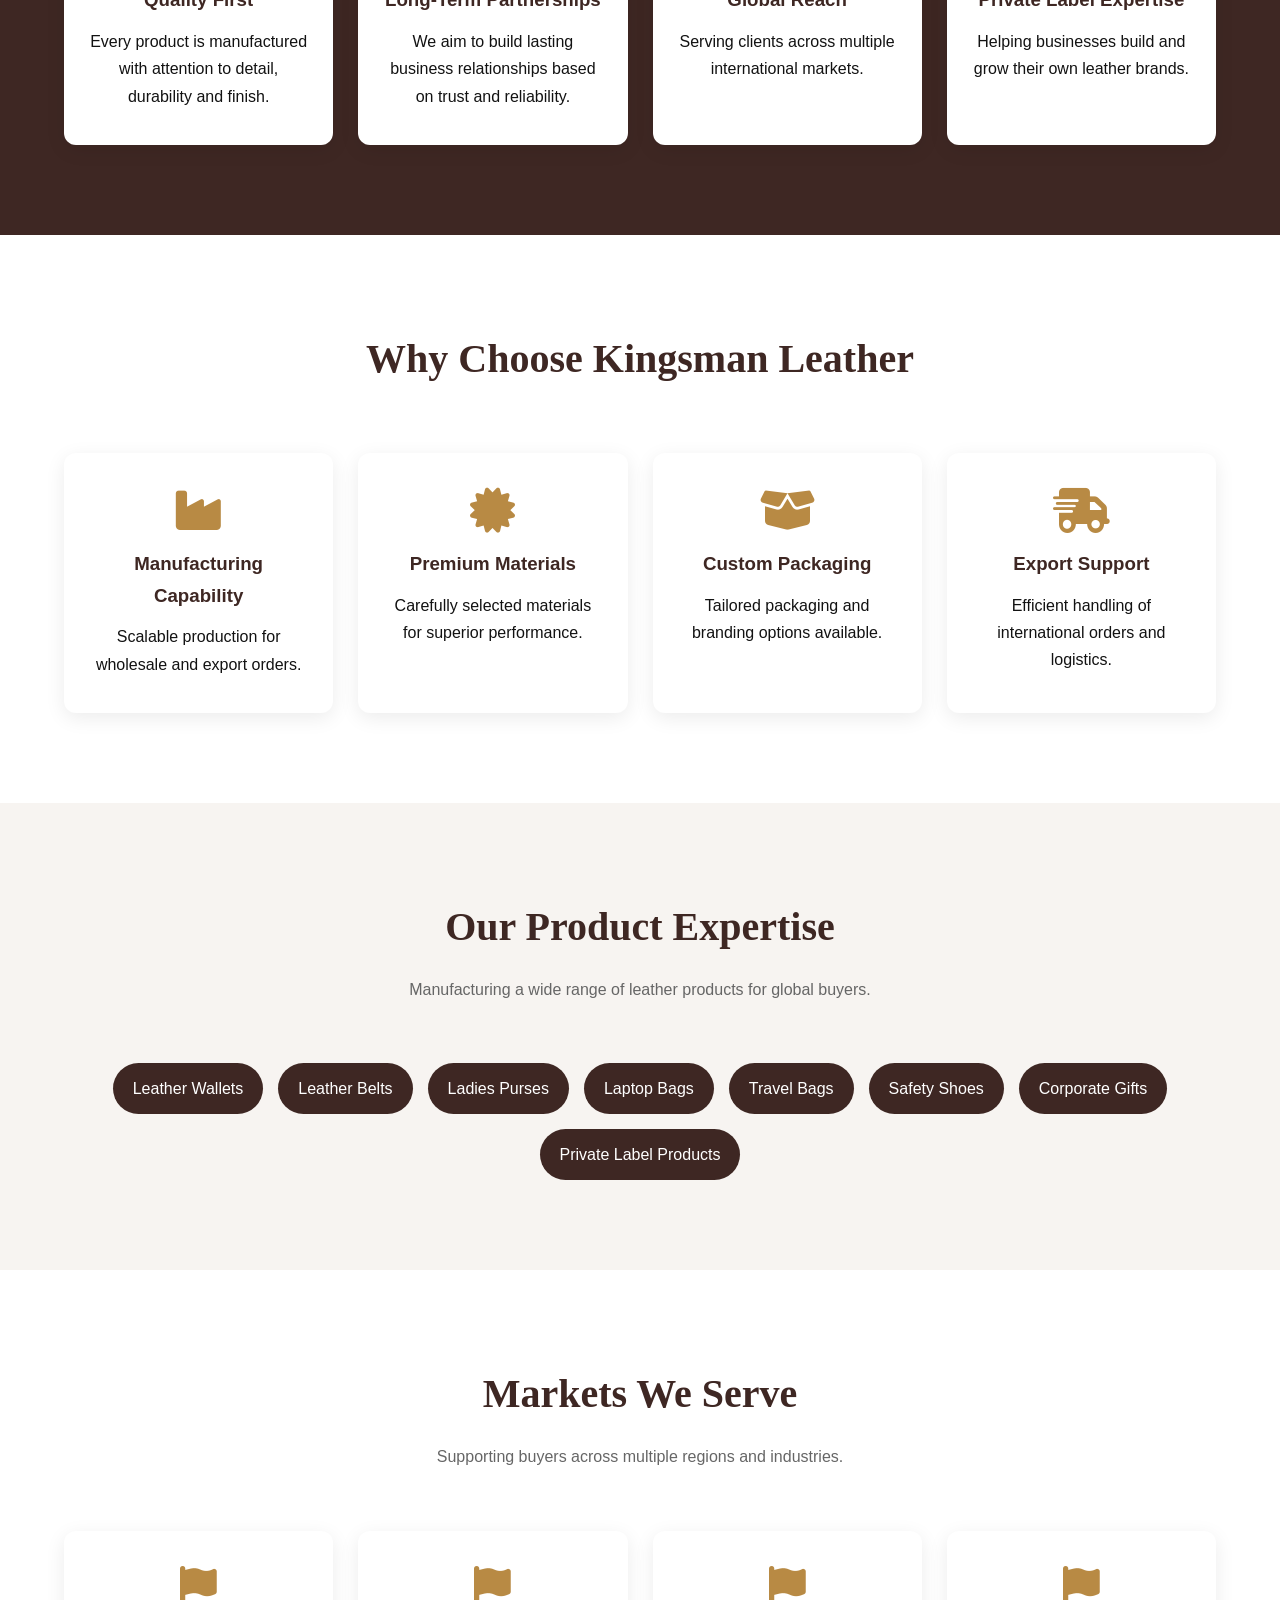
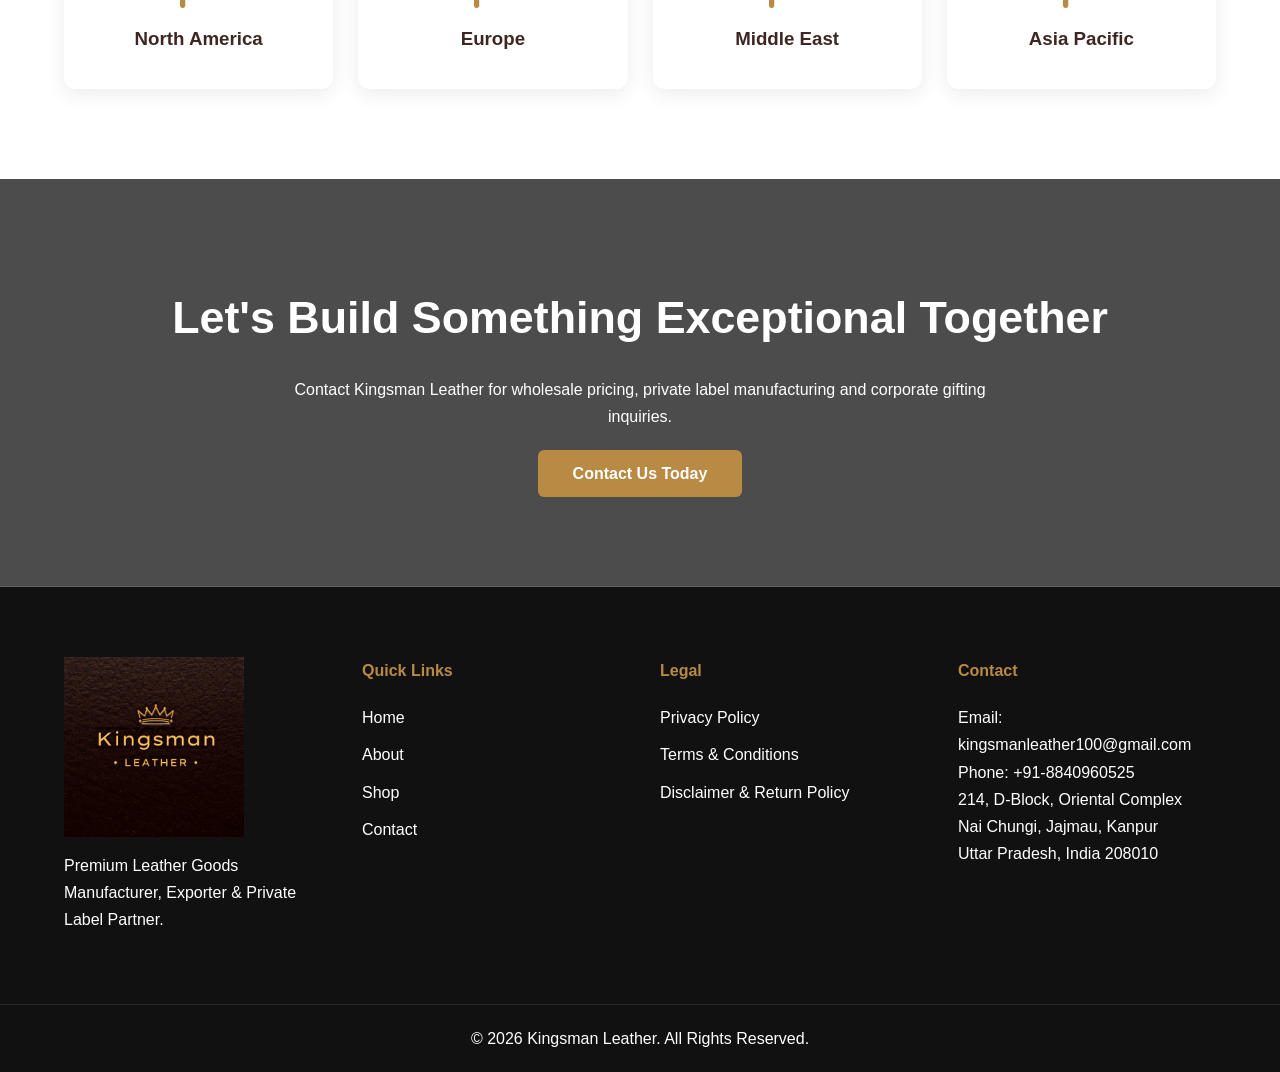
==== commit 7b3a636d: "Update about.html" ====
--- a/about.html
+++ b/about.html
@@ -47,7 +47,7 @@
 
 <!-- PAGE HERO -->
 
-<section class="hero" style="height:60vh;background:url('https://images.unsplash.com/photo-1518546305927-5a555bb7020d?auto=format&fit=crop&w=1800&q=80') center center/cover no-repeat;">
+<section class="hero" style="height:60vh;background:url('https://plus.unsplash.com/premium_photo-1677700375029-91554b50c989?w=500&auto=format&fit=crop&q=60&ixlib=rb-4.1.0&ixid=M3wxMjA3fDB8MHxzZWFyY2h8NXx8bGVhdGhlciUyMHByb2R1Y3RzfGVufDB8MHwwfHx8MA%3D%3D') center center/cover no-repeat;">
 
     <div class="hero-overlay"></div>
 
@@ -364,9 +364,11 @@
 
             <h4>Contact</h4>
 
-            <p>Email: kingsmanleather@gmail.com</p>
-            <p>Phone: +91-8840009999</p>
-            <p>Kanpur, Uttar Pradesh, India</p>
+            <p>Email: kingsmanleather100@gmail.com</p>
+            <p>Phone: +91-8840960525</p>
+            <p>214, D-Block, Oriental Complex<br>
+                Nai Chungi, Jajmau, Kanpur<br>
+                Uttar Pradesh, India 208010</p>
 
         </div>
 
--- a/css/style.css
+++ b/css/style.css
@@ -592,3 +592,123 @@
     }
 
 }
+
+/* CONTACT PAGE */
+
+.contact-form{
+    background:#fff;
+    padding:35px;
+    border-radius:12px;
+    box-shadow:0 5px 20px rgba(0,0,0,.08);
+}
+
+.form-group{
+    margin-bottom:18px;
+}
+
+.contact-form input,
+.contact-form select,
+.contact-form textarea{
+    width:100%;
+    padding:14px;
+    border:1px solid #ddd;
+    border-radius:6px;
+    font-size:15px;
+    font-family:'Poppins',sans-serif;
+}
+
+.contact-form input:focus,
+.contact-form select:focus,
+.contact-form textarea:focus{
+    outline:none;
+    border-color:#8d6e63;
+}
+
+.submit-btn{
+    background:#3e2723;
+    color:#fff;
+    border:none;
+    padding:15px 30px;
+    border-radius:6px;
+    cursor:pointer;
+    font-weight:600;
+}
+
+.submit-btn:hover{
+    background:#8d6e63;
+}
+
+.contact-card{
+    background:#fff;
+    padding:30px;
+    border-radius:12px;
+    box-shadow:0 5px 20px rgba(0,0,0,.08);
+}
+
+.contact-card h3{
+    margin-bottom:20px;
+    color:#3e2723;
+}
+
+.contact-item{
+    display:flex;
+    gap:15px;
+    margin-bottom:25px;
+    align-items:flex-start;
+}
+
+.contact-item i{
+    font-size:24px;
+    color:#b88a44;
+    margin-top:4px;
+}
+
+.benefits-dark{
+    list-style:none;
+    padding:0;
+}
+
+.benefits-dark li{
+    margin-bottom:10px;
+    padding-left:22px;
+    position:relative;
+}
+
+.benefits-dark li::before{
+    content:"✓";
+    position:absolute;
+    left:0;
+    color:#b88a44;
+}
+
+/* LEGAL PAGES */
+
+.legal-content{
+    background:#ffffff;
+    padding:40px;
+    border-radius:12px;
+    box-shadow:0 5px 20px rgba(0,0,0,.08);
+}
+
+.legal-content h2{
+    color:#3e2723;
+    margin-bottom:20px;
+}
+
+.legal-content h3{
+    color:#3e2723;
+    margin-top:30px;
+    margin-bottom:10px;
+}
+
+.legal-content p,
+.legal-content li{
+    line-height:1.8;
+    margin-bottom:12px;
+}
+
+.legal-content ul{
+    padding-left:20px;
+    list-style:disc;
+}
+
